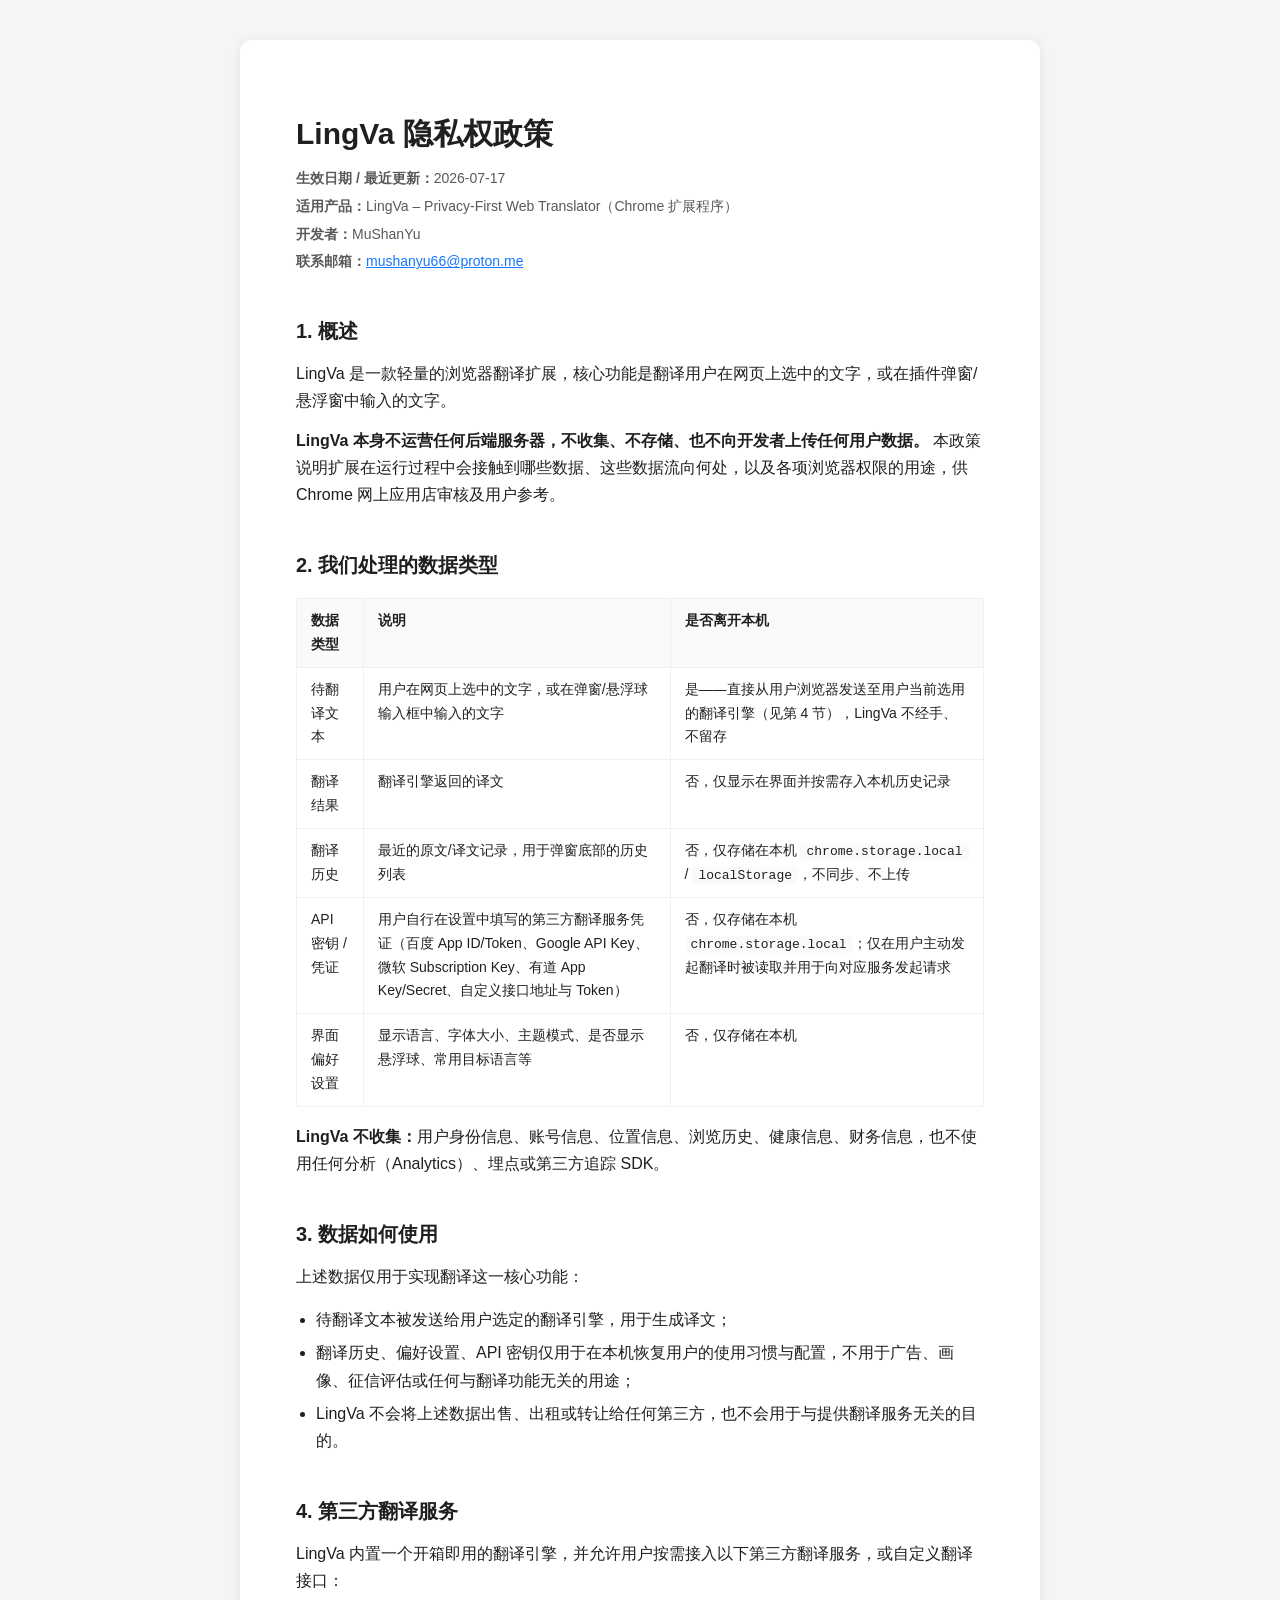
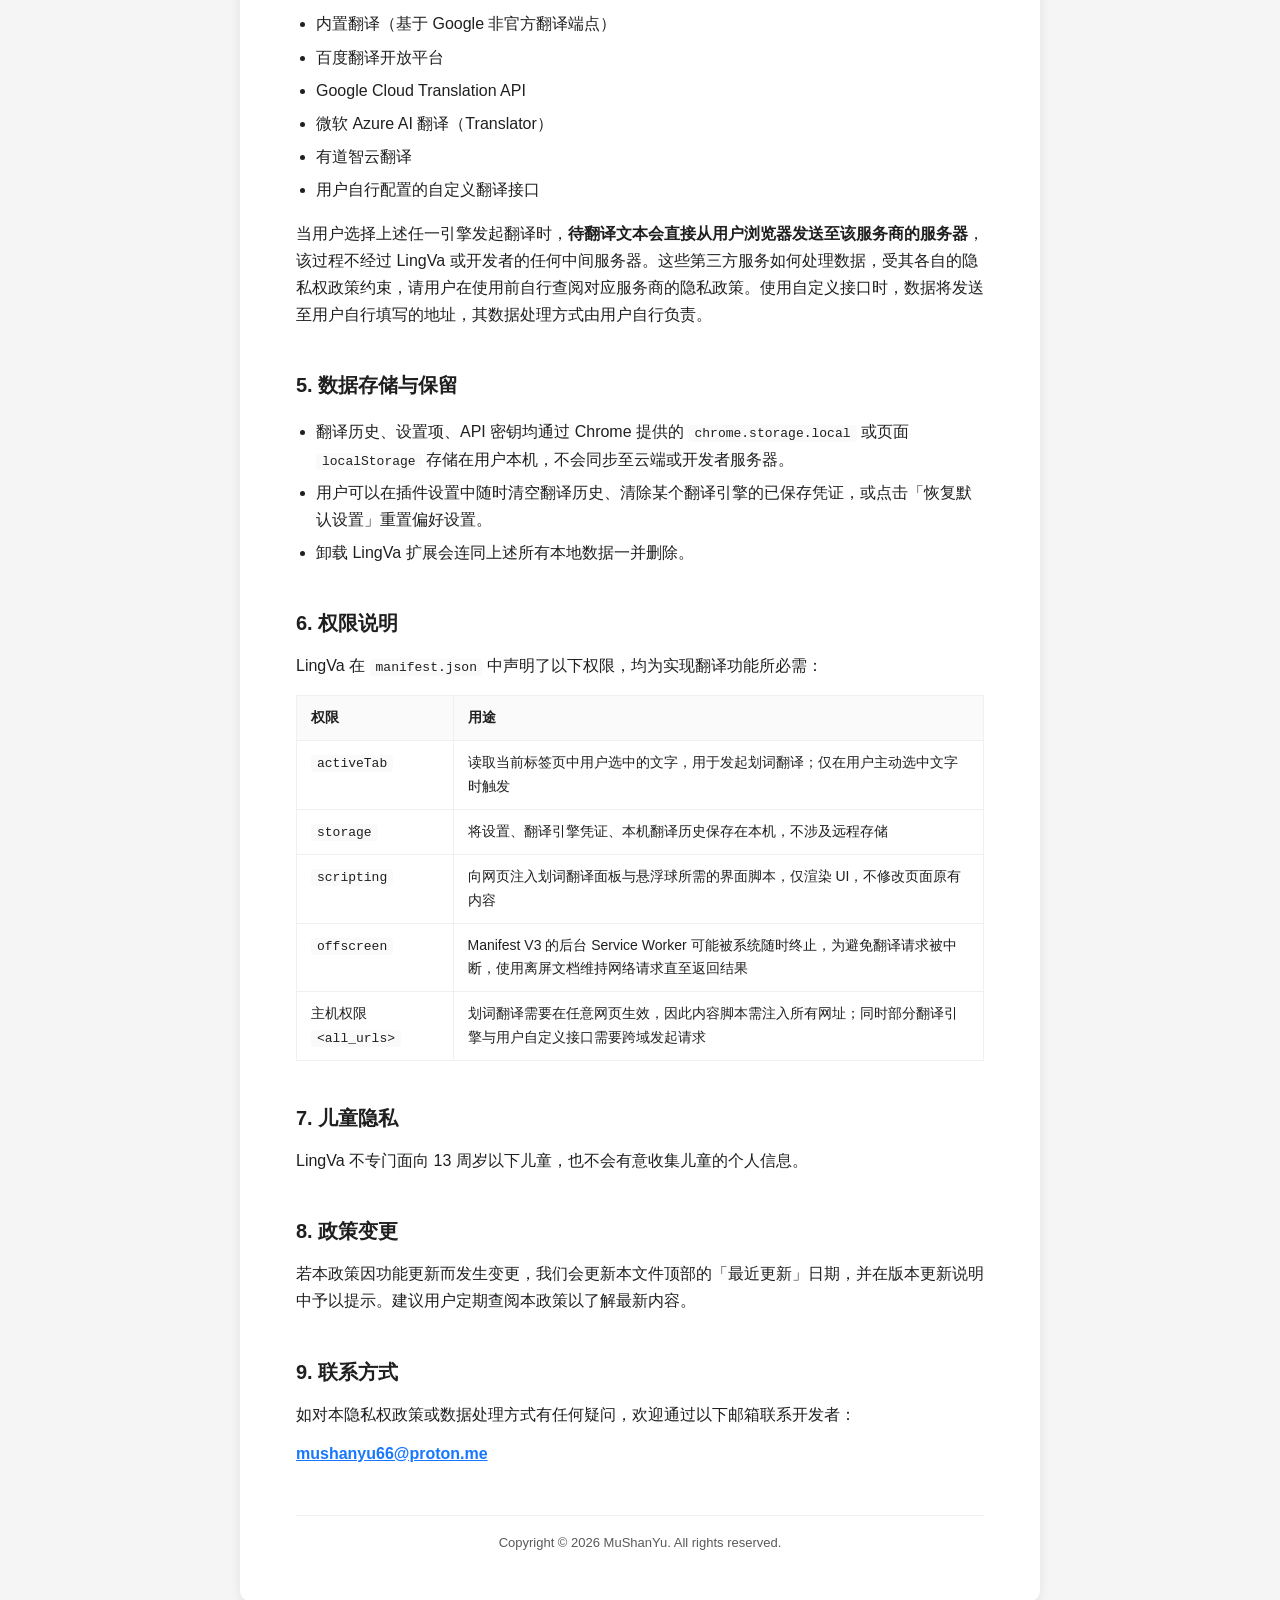
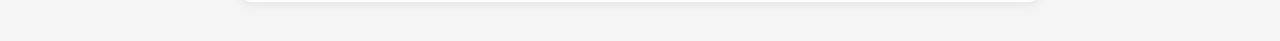
==== index.html @ b798386c "Add LingVa privacy policy static page Prepares the GitHub Pages source for the Chrome Web Store priv" ====
<!doctype html>
<html lang="zh-CN">
<head>
<meta charset="utf-8" />
<meta name="viewport" content="width=device-width, initial-scale=1" />
<title>LingVa 隐私权政策</title>
<style>
  :root {
    color-scheme: light dark;
    --bg: #f5f5f5;
    --card-bg: #ffffff;
    --text: rgba(0, 0, 0, 0.88);
    --text-secondary: #595959;
    --border: #f0f0f0;
    --table-head: #fafafa;
    --link: #1677ff;
  }
  @media (prefers-color-scheme: dark) {
    :root {
      --bg: #141414;
      --card-bg: #1f1f1f;
      --text: rgba(255, 255, 255, 0.88);
      --text-secondary: #a6a6a6;
      --border: #303030;
      --table-head: #262626;
      --link: #4096ff;
    }
  }
  * { box-sizing: border-box; }
  body {
    margin: 0;
    background: var(--bg);
    color: var(--text);
    font-family: -apple-system, BlinkMacSystemFont, "Segoe UI", Roboto,
      "PingFang SC", "Microsoft YaHei", sans-serif;
    line-height: 1.7;
    padding: 40px 16px;
  }
  .card {
    max-width: 800px;
    margin: 0 auto;
    background: var(--card-bg);
    border-radius: 12px;
    padding: 48px 56px;
    box-shadow: 0 2px 12px rgba(0, 0, 0, 0.08);
  }
  h1 {
    font-size: 30px;
    margin-bottom: 8px;
  }
  h2 {
    font-size: 20px;
    margin-top: 40px;
    margin-bottom: 12px;
  }
  .meta {
    color: var(--text-secondary);
    font-size: 14px;
    margin-bottom: 32px;
  }
  .meta p { margin: 4px 0; }
  p { margin: 12px 0; }
  ul { padding-left: 20px; }
  li { margin: 6px 0; }
  table {
    width: 100%;
    border-collapse: collapse;
    margin: 16px 0;
    font-size: 14px;
  }
  th, td {
    border: 1px solid var(--border);
    padding: 10px 14px;
    text-align: left;
    vertical-align: top;
  }
  th {
    background: var(--table-head);
  }
  code {
    background: var(--table-head);
    padding: 1px 6px;
    border-radius: 4px;
    font-size: 13px;
  }
  a { color: var(--link); }
  footer {
    margin-top: 48px;
    padding-top: 16px;
    border-top: 1px solid var(--border);
    color: var(--text-secondary);
    font-size: 13px;
    text-align: center;
  }
</style>
</head>
<body>
  <div class="card">
    <h1>LingVa 隐私权政策</h1>
    <div class="meta">
      <p><strong>生效日期 / 最近更新：</strong>2026-07-17</p>
      <p><strong>适用产品：</strong>LingVa – Privacy-First Web Translator（Chrome 扩展程序）</p>
      <p><strong>开发者：</strong>MuShanYu</p>
      <p><strong>联系邮箱：</strong><a href="mailto:mushanyu66@proton.me">mushanyu66@proton.me</a></p>
    </div>

    <h2>1. 概述</h2>
    <p>LingVa 是一款轻量的浏览器翻译扩展，核心功能是翻译用户在网页上选中的文字，或在插件弹窗/悬浮窗中输入的文字。</p>
    <p><strong>LingVa 本身不运营任何后端服务器，不收集、不存储、也不向开发者上传任何用户数据。</strong> 本政策说明扩展在运行过程中会接触到哪些数据、这些数据流向何处，以及各项浏览器权限的用途，供 Chrome 网上应用店审核及用户参考。</p>

    <h2>2. 我们处理的数据类型</h2>
    <table>
      <thead>
        <tr><th>数据类型</th><th>说明</th><th>是否离开本机</th></tr>
      </thead>
      <tbody>
        <tr>
          <td>待翻译文本</td>
          <td>用户在网页上选中的文字，或在弹窗/悬浮球输入框中输入的文字</td>
          <td>是——直接从用户浏览器发送至用户当前选用的翻译引擎（见第 4 节），LingVa 不经手、不留存</td>
        </tr>
        <tr>
          <td>翻译结果</td>
          <td>翻译引擎返回的译文</td>
          <td>否，仅显示在界面并按需存入本机历史记录</td>
        </tr>
        <tr>
          <td>翻译历史</td>
          <td>最近的原文/译文记录，用于弹窗底部的历史列表</td>
          <td>否，仅存储在本机 <code>chrome.storage.local</code> / <code>localStorage</code>，不同步、不上传</td>
        </tr>
        <tr>
          <td>API 密钥 / 凭证</td>
          <td>用户自行在设置中填写的第三方翻译服务凭证（百度 App ID/Token、Google API Key、微软 Subscription Key、有道 App Key/Secret、自定义接口地址与 Token）</td>
          <td>否，仅存储在本机 <code>chrome.storage.local</code>；仅在用户主动发起翻译时被读取并用于向对应服务发起请求</td>
        </tr>
        <tr>
          <td>界面偏好设置</td>
          <td>显示语言、字体大小、主题模式、是否显示悬浮球、常用目标语言等</td>
          <td>否，仅存储在本机</td>
        </tr>
      </tbody>
    </table>
    <p><strong>LingVa 不收集：</strong>用户身份信息、账号信息、位置信息、浏览历史、健康信息、财务信息，也不使用任何分析（Analytics）、埋点或第三方追踪 SDK。</p>

    <h2>3. 数据如何使用</h2>
    <p>上述数据仅用于实现翻译这一核心功能：</p>
    <ul>
      <li>待翻译文本被发送给用户选定的翻译引擎，用于生成译文；</li>
      <li>翻译历史、偏好设置、API 密钥仅用于在本机恢复用户的使用习惯与配置，不用于广告、画像、征信评估或任何与翻译功能无关的用途；</li>
      <li>LingVa 不会将上述数据出售、出租或转让给任何第三方，也不会用于与提供翻译服务无关的目的。</li>
    </ul>

    <h2>4. 第三方翻译服务</h2>
    <p>LingVa 内置一个开箱即用的翻译引擎，并允许用户按需接入以下第三方翻译服务，或自定义翻译接口：</p>
    <ul>
      <li>内置翻译（基于 Google 非官方翻译端点）</li>
      <li>百度翻译开放平台</li>
      <li>Google Cloud Translation API</li>
      <li>微软 Azure AI 翻译（Translator）</li>
      <li>有道智云翻译</li>
      <li>用户自行配置的自定义翻译接口</li>
    </ul>
    <p>当用户选择上述任一引擎发起翻译时，<strong>待翻译文本会直接从用户浏览器发送至该服务商的服务器</strong>，该过程不经过 LingVa 或开发者的任何中间服务器。这些第三方服务如何处理数据，受其各自的隐私权政策约束，请用户在使用前自行查阅对应服务商的隐私政策。使用自定义接口时，数据将发送至用户自行填写的地址，其数据处理方式由用户自行负责。</p>

    <h2>5. 数据存储与保留</h2>
    <ul>
      <li>翻译历史、设置项、API 密钥均通过 Chrome 提供的 <code>chrome.storage.local</code> 或页面 <code>localStorage</code> 存储在用户本机，不会同步至云端或开发者服务器。</li>
      <li>用户可以在插件设置中随时清空翻译历史、清除某个翻译引擎的已保存凭证，或点击「恢复默认设置」重置偏好设置。</li>
      <li>卸载 LingVa 扩展会连同上述所有本地数据一并删除。</li>
    </ul>

    <h2>6. 权限说明</h2>
    <p>LingVa 在 <code>manifest.json</code> 中声明了以下权限，均为实现翻译功能所必需：</p>
    <table>
      <thead>
        <tr><th>权限</th><th>用途</th></tr>
      </thead>
      <tbody>
        <tr><td><code>activeTab</code></td><td>读取当前标签页中用户选中的文字，用于发起划词翻译；仅在用户主动选中文字时触发</td></tr>
        <tr><td><code>storage</code></td><td>将设置、翻译引擎凭证、本机翻译历史保存在本机，不涉及远程存储</td></tr>
        <tr><td><code>scripting</code></td><td>向网页注入划词翻译面板与悬浮球所需的界面脚本，仅渲染 UI，不修改页面原有内容</td></tr>
        <tr><td><code>offscreen</code></td><td>Manifest V3 的后台 Service Worker 可能被系统随时终止，为避免翻译请求被中断，使用离屏文档维持网络请求直至返回结果</td></tr>
        <tr><td>主机权限 <code>&lt;all_urls&gt;</code></td><td>划词翻译需要在任意网页生效，因此内容脚本需注入所有网址；同时部分翻译引擎与用户自定义接口需要跨域发起请求</td></tr>
      </tbody>
    </table>

    <h2>7. 儿童隐私</h2>
    <p>LingVa 不专门面向 13 周岁以下儿童，也不会有意收集儿童的个人信息。</p>

    <h2>8. 政策变更</h2>
    <p>若本政策因功能更新而发生变更，我们会更新本文件顶部的「最近更新」日期，并在版本更新说明中予以提示。建议用户定期查阅本政策以了解最新内容。</p>

    <h2>9. 联系方式</h2>
    <p>如对本隐私权政策或数据处理方式有任何疑问，欢迎通过以下邮箱联系开发者：</p>
    <p><strong><a href="mailto:mushanyu66@proton.me">mushanyu66@proton.me</a></strong></p>

    <footer>Copyright © 2026 MuShanYu. All rights reserved.</footer>
  </div>
</body>
</html>
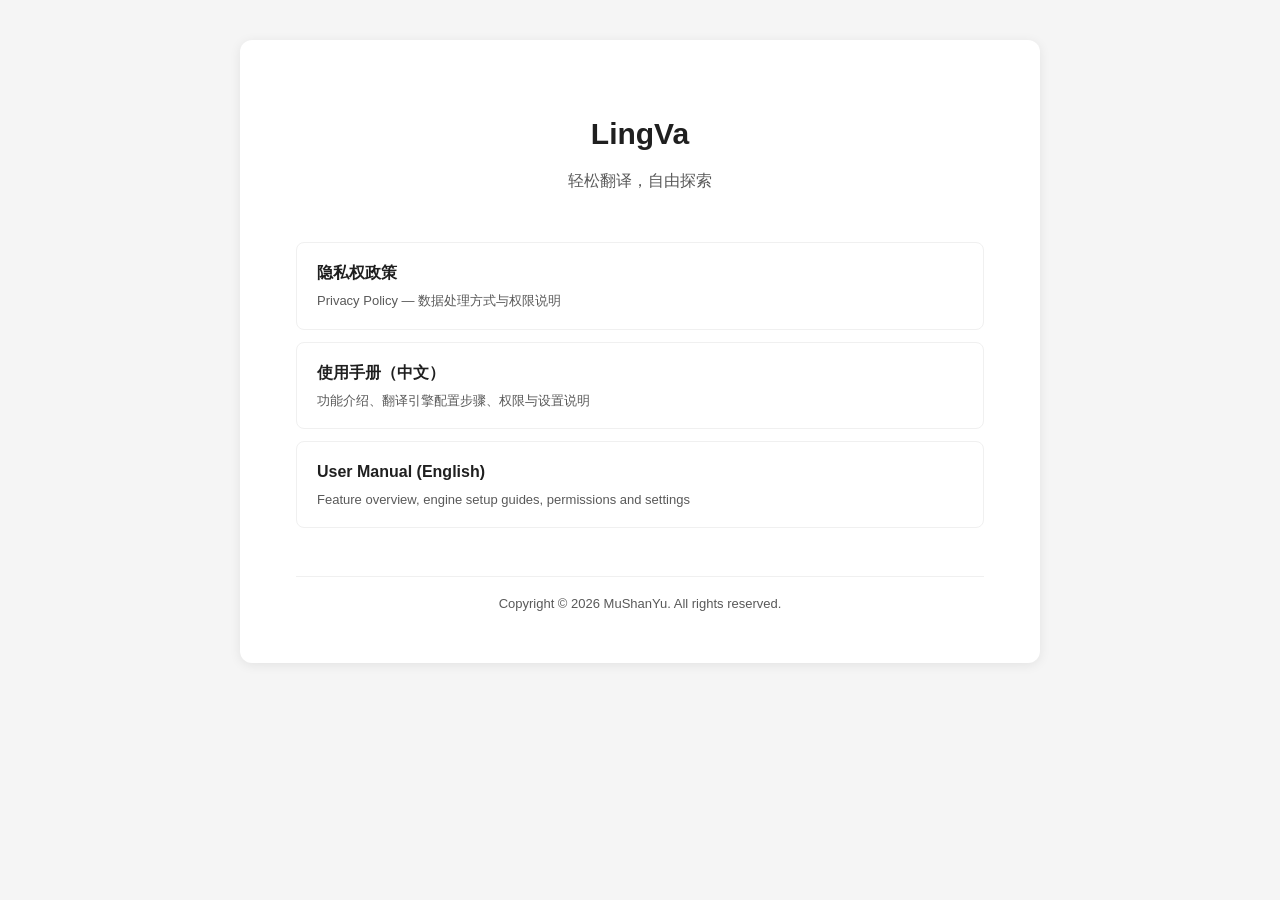
==== commit 6cb1a620: "Add zh/en user manual and shared stylesheet, restructure as multi-page site Moves the extension's he" ====
--- a/index.html
+++ b/index.html
@@ -3,197 +3,36 @@
 <head>
 <meta charset="utf-8" />
 <meta name="viewport" content="width=device-width, initial-scale=1" />
-<title>LingVa 隐私权政策</title>
-<style>
-  :root {
-    color-scheme: light dark;
-    --bg: #f5f5f5;
-    --card-bg: #ffffff;
-    --text: rgba(0, 0, 0, 0.88);
-    --text-secondary: #595959;
-    --border: #f0f0f0;
-    --table-head: #fafafa;
-    --link: #1677ff;
-  }
-  @media (prefers-color-scheme: dark) {
-    :root {
-      --bg: #141414;
-      --card-bg: #1f1f1f;
-      --text: rgba(255, 255, 255, 0.88);
-      --text-secondary: #a6a6a6;
-      --border: #303030;
-      --table-head: #262626;
-      --link: #4096ff;
-    }
-  }
-  * { box-sizing: border-box; }
-  body {
-    margin: 0;
-    background: var(--bg);
-    color: var(--text);
-    font-family: -apple-system, BlinkMacSystemFont, "Segoe UI", Roboto,
-      "PingFang SC", "Microsoft YaHei", sans-serif;
-    line-height: 1.7;
-    padding: 40px 16px;
-  }
-  .card {
-    max-width: 800px;
-    margin: 0 auto;
-    background: var(--card-bg);
-    border-radius: 12px;
-    padding: 48px 56px;
-    box-shadow: 0 2px 12px rgba(0, 0, 0, 0.08);
-  }
-  h1 {
-    font-size: 30px;
-    margin-bottom: 8px;
-  }
-  h2 {
-    font-size: 20px;
-    margin-top: 40px;
-    margin-bottom: 12px;
-  }
-  .meta {
-    color: var(--text-secondary);
-    font-size: 14px;
-    margin-bottom: 32px;
-  }
-  .meta p { margin: 4px 0; }
-  p { margin: 12px 0; }
-  ul { padding-left: 20px; }
-  li { margin: 6px 0; }
-  table {
-    width: 100%;
-    border-collapse: collapse;
-    margin: 16px 0;
-    font-size: 14px;
-  }
-  th, td {
-    border: 1px solid var(--border);
-    padding: 10px 14px;
-    text-align: left;
-    vertical-align: top;
-  }
-  th {
-    background: var(--table-head);
-  }
-  code {
-    background: var(--table-head);
-    padding: 1px 6px;
-    border-radius: 4px;
-    font-size: 13px;
-  }
-  a { color: var(--link); }
-  footer {
-    margin-top: 48px;
-    padding-top: 16px;
-    border-top: 1px solid var(--border);
-    color: var(--text-secondary);
-    font-size: 13px;
-    text-align: center;
-  }
-</style>
+<title>LingVa</title>
+<link rel="stylesheet" href="assets/style.css" />
 </head>
 <body>
   <div class="card">
-    <h1>LingVa 隐私权政策</h1>
-    <div class="meta">
-      <p><strong>生效日期 / 最近更新：</strong>2026-07-17</p>
-      <p><strong>适用产品：</strong>LingVa – Privacy-First Web Translator（Chrome 扩展程序）</p>
-      <p><strong>开发者：</strong>MuShanYu</p>
-      <p><strong>联系邮箱：</strong><a href="mailto:mushanyu66@proton.me">mushanyu66@proton.me</a></p>
+    <div class="page-header">
+      <h1>LingVa</h1>
+      <div class="subtitle">轻松翻译，自由探索</div>
     </div>
 
-    <h2>1. 概述</h2>
-    <p>LingVa 是一款轻量的浏览器翻译扩展，核心功能是翻译用户在网页上选中的文字，或在插件弹窗/悬浮窗中输入的文字。</p>
-    <p><strong>LingVa 本身不运营任何后端服务器，不收集、不存储、也不向开发者上传任何用户数据。</strong> 本政策说明扩展在运行过程中会接触到哪些数据、这些数据流向何处，以及各项浏览器权限的用途，供 Chrome 网上应用店审核及用户参考。</p>
-
-    <h2>2. 我们处理的数据类型</h2>
-    <table>
-      <thead>
-        <tr><th>数据类型</th><th>说明</th><th>是否离开本机</th></tr>
-      </thead>
-      <tbody>
-        <tr>
-          <td>待翻译文本</td>
-          <td>用户在网页上选中的文字，或在弹窗/悬浮球输入框中输入的文字</td>
-          <td>是——直接从用户浏览器发送至用户当前选用的翻译引擎（见第 4 节），LingVa 不经手、不留存</td>
-        </tr>
-        <tr>
-          <td>翻译结果</td>
-          <td>翻译引擎返回的译文</td>
-          <td>否，仅显示在界面并按需存入本机历史记录</td>
-        </tr>
-        <tr>
-          <td>翻译历史</td>
-          <td>最近的原文/译文记录，用于弹窗底部的历史列表</td>
-          <td>否，仅存储在本机 <code>chrome.storage.local</code> / <code>localStorage</code>，不同步、不上传</td>
-        </tr>
-        <tr>
-          <td>API 密钥 / 凭证</td>
-          <td>用户自行在设置中填写的第三方翻译服务凭证（百度 App ID/Token、Google API Key、微软 Subscription Key、有道 App Key/Secret、自定义接口地址与 Token）</td>
-          <td>否，仅存储在本机 <code>chrome.storage.local</code>；仅在用户主动发起翻译时被读取并用于向对应服务发起请求</td>
-        </tr>
-        <tr>
-          <td>界面偏好设置</td>
-          <td>显示语言、字体大小、主题模式、是否显示悬浮球、常用目标语言等</td>
-          <td>否，仅存储在本机</td>
-        </tr>
-      </tbody>
-    </table>
-    <p><strong>LingVa 不收集：</strong>用户身份信息、账号信息、位置信息、浏览历史、健康信息、财务信息，也不使用任何分析（Analytics）、埋点或第三方追踪 SDK。</p>
-
-    <h2>3. 数据如何使用</h2>
-    <p>上述数据仅用于实现翻译这一核心功能：</p>
-    <ul>
-      <li>待翻译文本被发送给用户选定的翻译引擎，用于生成译文；</li>
-      <li>翻译历史、偏好设置、API 密钥仅用于在本机恢复用户的使用习惯与配置，不用于广告、画像、征信评估或任何与翻译功能无关的用途；</li>
-      <li>LingVa 不会将上述数据出售、出租或转让给任何第三方，也不会用于与提供翻译服务无关的目的。</li>
+    <ul class="nav-list">
+      <li>
+        <a class="nav-card" href="privacy-policy.html">
+          <div class="nav-card-title">隐私权政策</div>
+          <div class="nav-card-desc">Privacy Policy — 数据处理方式与权限说明</div>
+        </a>
+      </li>
+      <li>
+        <a class="nav-card" href="help.html">
+          <div class="nav-card-title">使用手册（中文）</div>
+          <div class="nav-card-desc">功能介绍、翻译引擎配置步骤、权限与设置说明</div>
+        </a>
+      </li>
+      <li>
+        <a class="nav-card" href="help-en.html">
+          <div class="nav-card-title">User Manual (English)</div>
+          <div class="nav-card-desc">Feature overview, engine setup guides, permissions and settings</div>
+        </a>
+      </li>
     </ul>
-
-    <h2>4. 第三方翻译服务</h2>
-    <p>LingVa 内置一个开箱即用的翻译引擎，并允许用户按需接入以下第三方翻译服务，或自定义翻译接口：</p>
-    <ul>
-      <li>内置翻译（基于 Google 非官方翻译端点）</li>
-      <li>百度翻译开放平台</li>
-      <li>Google Cloud Translation API</li>
-      <li>微软 Azure AI 翻译（Translator）</li>
-      <li>有道智云翻译</li>
-      <li>用户自行配置的自定义翻译接口</li>
-    </ul>
-    <p>当用户选择上述任一引擎发起翻译时，<strong>待翻译文本会直接从用户浏览器发送至该服务商的服务器</strong>，该过程不经过 LingVa 或开发者的任何中间服务器。这些第三方服务如何处理数据，受其各自的隐私权政策约束，请用户在使用前自行查阅对应服务商的隐私政策。使用自定义接口时，数据将发送至用户自行填写的地址，其数据处理方式由用户自行负责。</p>
-
-    <h2>5. 数据存储与保留</h2>
-    <ul>
-      <li>翻译历史、设置项、API 密钥均通过 Chrome 提供的 <code>chrome.storage.local</code> 或页面 <code>localStorage</code> 存储在用户本机，不会同步至云端或开发者服务器。</li>
-      <li>用户可以在插件设置中随时清空翻译历史、清除某个翻译引擎的已保存凭证，或点击「恢复默认设置」重置偏好设置。</li>
-      <li>卸载 LingVa 扩展会连同上述所有本地数据一并删除。</li>
-    </ul>
-
-    <h2>6. 权限说明</h2>
-    <p>LingVa 在 <code>manifest.json</code> 中声明了以下权限，均为实现翻译功能所必需：</p>
-    <table>
-      <thead>
-        <tr><th>权限</th><th>用途</th></tr>
-      </thead>
-      <tbody>
-        <tr><td><code>activeTab</code></td><td>读取当前标签页中用户选中的文字，用于发起划词翻译；仅在用户主动选中文字时触发</td></tr>
-        <tr><td><code>storage</code></td><td>将设置、翻译引擎凭证、本机翻译历史保存在本机，不涉及远程存储</td></tr>
-        <tr><td><code>scripting</code></td><td>向网页注入划词翻译面板与悬浮球所需的界面脚本，仅渲染 UI，不修改页面原有内容</td></tr>
-        <tr><td><code>offscreen</code></td><td>Manifest V3 的后台 Service Worker 可能被系统随时终止，为避免翻译请求被中断，使用离屏文档维持网络请求直至返回结果</td></tr>
-        <tr><td>主机权限 <code>&lt;all_urls&gt;</code></td><td>划词翻译需要在任意网页生效，因此内容脚本需注入所有网址；同时部分翻译引擎与用户自定义接口需要跨域发起请求</td></tr>
-      </tbody>
-    </table>
-
-    <h2>7. 儿童隐私</h2>
-    <p>LingVa 不专门面向 13 周岁以下儿童，也不会有意收集儿童的个人信息。</p>
-
-    <h2>8. 政策变更</h2>
-    <p>若本政策因功能更新而发生变更，我们会更新本文件顶部的「最近更新」日期，并在版本更新说明中予以提示。建议用户定期查阅本政策以了解最新内容。</p>
-
-    <h2>9. 联系方式</h2>
-    <p>如对本隐私权政策或数据处理方式有任何疑问，欢迎通过以下邮箱联系开发者：</p>
-    <p><strong><a href="mailto:mushanyu66@proton.me">mushanyu66@proton.me</a></strong></p>
 
     <footer>Copyright © 2026 MuShanYu. All rights reserved.</footer>
   </div>
--- a/assets/style.css
+++ b/assets/style.css
@@ -0,0 +1,346 @@
+:root {
+  color-scheme: light dark;
+  --bg: #f5f5f5;
+  --card-bg: #ffffff;
+  --text: rgba(0, 0, 0, 0.88);
+  --text-secondary: #595959;
+  --text-tertiary: #8c8c8c;
+  --border: #f0f0f0;
+  --table-head: #fafafa;
+  --link: #1677ff;
+  --success-bg: #f6ffed;
+  --success-border: #b7eb8f;
+  --success-text: #389e0d;
+  --info-bg: #e6f4ff;
+  --info-border: #91caff;
+  --info-text: #0958d9;
+  --warning-bg: #fffbe6;
+  --warning-border: #ffe58f;
+  --warning-text: #ad6800;
+}
+@media (prefers-color-scheme: dark) {
+  :root {
+    --bg: #141414;
+    --card-bg: #1f1f1f;
+    --text: rgba(255, 255, 255, 0.88);
+    --text-secondary: #a6a6a6;
+    --text-tertiary: #8c8c8c;
+    --border: #303030;
+    --table-head: #262626;
+    --link: #4096ff;
+    --success-bg: #162312;
+    --success-border: #274916;
+    --success-text: #95de64;
+    --info-bg: #111a2c;
+    --info-border: #15325b;
+    --info-text: #69b1ff;
+    --warning-bg: #2b2111;
+    --warning-border: #594214;
+    --warning-text: #ffd666;
+  }
+}
+* {
+  box-sizing: border-box;
+}
+body {
+  margin: 0;
+  background: var(--bg);
+  color: var(--text);
+  font-family: -apple-system, BlinkMacSystemFont, "Segoe UI", Roboto,
+    "PingFang SC", "Microsoft YaHei", sans-serif;
+  line-height: 1.7;
+  padding: 40px 16px;
+}
+.card {
+  max-width: 800px;
+  margin: 0 auto;
+  background: var(--card-bg);
+  border-radius: 12px;
+  padding: 48px 56px;
+  box-shadow: 0 2px 12px rgba(0, 0, 0, 0.08);
+}
+h1 {
+  font-size: 30px;
+  margin-bottom: 8px;
+}
+h2 {
+  font-size: 20px;
+  margin: 0 0 16px;
+  display: flex;
+  align-items: center;
+  gap: 8px;
+}
+h3 {
+  font-size: 16px;
+  margin: 24px 0 12px;
+  display: flex;
+  align-items: center;
+  gap: 8px;
+  flex-wrap: wrap;
+}
+.meta {
+  color: var(--text-secondary);
+  font-size: 14px;
+  margin-bottom: 32px;
+}
+.meta p {
+  margin: 4px 0;
+}
+p {
+  margin: 12px 0;
+}
+ul {
+  padding-left: 20px;
+}
+li {
+  margin: 6px 0;
+}
+table {
+  width: 100%;
+  border-collapse: collapse;
+  margin: 16px 0;
+  font-size: 14px;
+}
+th,
+td {
+  border: 1px solid var(--border);
+  padding: 10px 14px;
+  text-align: left;
+  vertical-align: top;
+}
+th {
+  background: var(--table-head);
+}
+code {
+  background: var(--table-head);
+  padding: 1px 6px;
+  border-radius: 4px;
+  font-size: 13px;
+}
+a {
+  color: var(--link);
+}
+hr {
+  border: none;
+  border-top: 1px solid var(--border);
+  margin: 40px 0;
+}
+footer {
+  margin-top: 48px;
+  padding-top: 16px;
+  border-top: 1px solid var(--border);
+  color: var(--text-secondary);
+  font-size: 13px;
+  text-align: center;
+}
+
+/* 页头 */
+.page-header {
+  text-align: center;
+  margin-bottom: 48px;
+}
+.page-header .subtitle {
+  color: var(--text-secondary);
+  font-size: 16px;
+}
+
+/* 目录 */
+.toc {
+  background: var(--table-head);
+  border: 1px solid var(--border);
+  border-radius: 8px;
+  padding: 20px 28px;
+  margin-bottom: 48px;
+}
+.toc .toc-title {
+  display: block;
+  margin-bottom: 12px;
+  font-weight: 600;
+}
+.toc a {
+  display: block;
+  margin-bottom: 6px;
+  text-decoration: none;
+}
+.toc a:hover {
+  text-decoration: underline;
+}
+
+/* 章节 */
+section {
+  margin-bottom: 48px;
+}
+
+/* 标签 */
+.tag {
+  display: inline-block;
+  font-size: 12px;
+  line-height: 20px;
+  padding: 0 8px;
+  border-radius: 4px;
+  border: 1px solid transparent;
+}
+.tag-success {
+  color: var(--success-text);
+  background: var(--success-bg);
+  border-color: var(--success-border);
+}
+.tag-processing {
+  color: var(--info-text);
+  background: var(--info-bg);
+  border-color: var(--info-border);
+}
+.tag-purple {
+  color: #9254de;
+  background: #f9f0ff;
+  border-color: #d3adf7;
+}
+.tag-blue {
+  color: #1677ff;
+  background: #e6f4ff;
+  border-color: #91caff;
+}
+.tag-green {
+  color: #389e0d;
+  background: #f6ffed;
+  border-color: #b7eb8f;
+}
+.tag-cyan {
+  color: #08979c;
+  background: #e6fffb;
+  border-color: #87e8de;
+}
+.tag-red {
+  color: #cf1322;
+  background: #fff1f0;
+  border-color: #ffa39e;
+}
+@media (prefers-color-scheme: dark) {
+  .tag-purple {
+    color: #d3adf7;
+    background: #2a1438;
+    border-color: #51258f;
+  }
+  .tag-blue {
+    color: #91caff;
+    background: #111a2c;
+    border-color: #15325b;
+  }
+  .tag-green {
+    color: #95de64;
+    background: #162312;
+    border-color: #274916;
+  }
+  .tag-cyan {
+    color: #87e8de;
+    background: #112123;
+    border-color: #144848;
+  }
+  .tag-red {
+    color: #ffa39e;
+    background: #2a1215;
+    border-color: #58181c;
+  }
+}
+
+/* 提示条 */
+.alert {
+  display: flex;
+  gap: 8px;
+  align-items: flex-start;
+  border: 1px solid;
+  border-radius: 8px;
+  padding: 10px 14px;
+  font-size: 14px;
+  margin: 16px 0;
+}
+.alert .alert-icon {
+  flex-shrink: 0;
+}
+.alert-info {
+  background: var(--info-bg);
+  border-color: var(--info-border);
+  color: var(--info-text);
+}
+.alert-success {
+  background: var(--success-bg);
+  border-color: var(--success-border);
+  color: var(--success-text);
+}
+.alert-warning {
+  background: var(--warning-bg);
+  border-color: var(--warning-border);
+  color: var(--warning-text);
+}
+
+/* 步骤 */
+.steps {
+  margin: 16px 0;
+  padding: 0;
+  list-style: none;
+}
+.step-item {
+  display: flex;
+  gap: 12px;
+  padding-bottom: 20px;
+  position: relative;
+}
+.step-item:not(:last-child)::before {
+  content: "";
+  position: absolute;
+  left: 11px;
+  top: 26px;
+  bottom: 0;
+  width: 1px;
+  background: var(--border);
+}
+.step-index {
+  flex-shrink: 0;
+  width: 24px;
+  height: 24px;
+  border-radius: 50%;
+  border: 1px solid var(--link);
+  color: var(--link);
+  display: flex;
+  align-items: center;
+  justify-content: center;
+  font-size: 12px;
+  font-weight: 600;
+}
+.step-title {
+  font-weight: 600;
+  margin-bottom: 2px;
+}
+.step-desc {
+  color: var(--text-secondary);
+  font-size: 14px;
+}
+
+/* 首页导航 */
+.nav-list {
+  list-style: none;
+  padding: 0;
+  margin: 24px 0 0;
+}
+.nav-list li {
+  margin: 0 0 12px;
+}
+.nav-card {
+  display: block;
+  border: 1px solid var(--border);
+  border-radius: 8px;
+  padding: 16px 20px;
+  text-decoration: none;
+  color: var(--text);
+}
+.nav-card:hover {
+  border-color: var(--link);
+}
+.nav-card .nav-card-title {
+  font-weight: 600;
+  margin-bottom: 4px;
+}
+.nav-card .nav-card-desc {
+  color: var(--text-secondary);
+  font-size: 13px;
+}
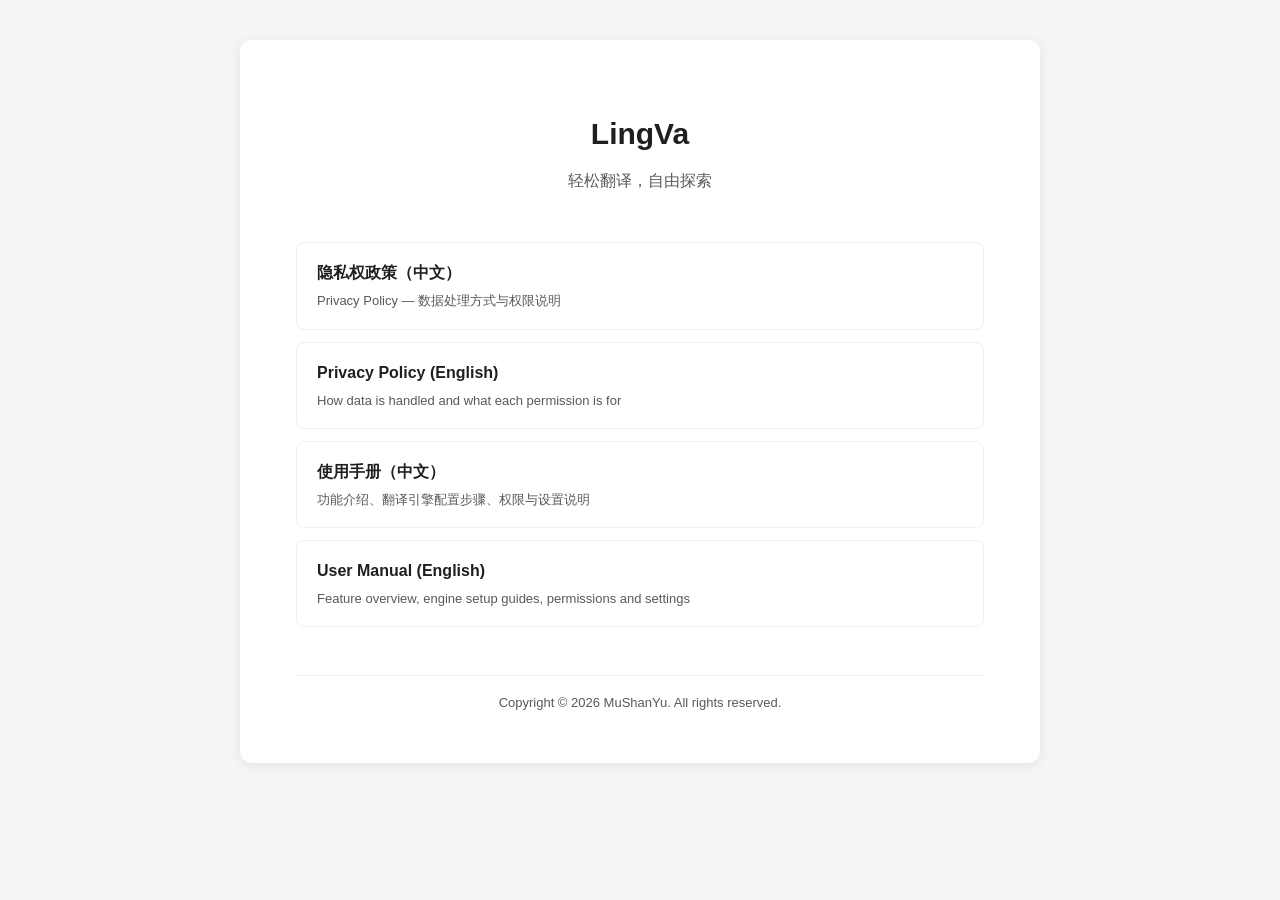
==== commit d6e1760b: "docs: add English privacy policy page Adds privacy-policy-en.html and cross-links it with the Chines" ====
--- a/index.html
+++ b/index.html
@@ -16,8 +16,14 @@
     <ul class="nav-list">
       <li>
         <a class="nav-card" href="privacy-policy.html">
-          <div class="nav-card-title">隐私权政策</div>
+          <div class="nav-card-title">隐私权政策（中文）</div>
           <div class="nav-card-desc">Privacy Policy — 数据处理方式与权限说明</div>
+        </a>
+      </li>
+      <li>
+        <a class="nav-card" href="privacy-policy-en.html">
+          <div class="nav-card-title">Privacy Policy (English)</div>
+          <div class="nav-card-desc">How data is handled and what each permission is for</div>
         </a>
       </li>
       <li>
